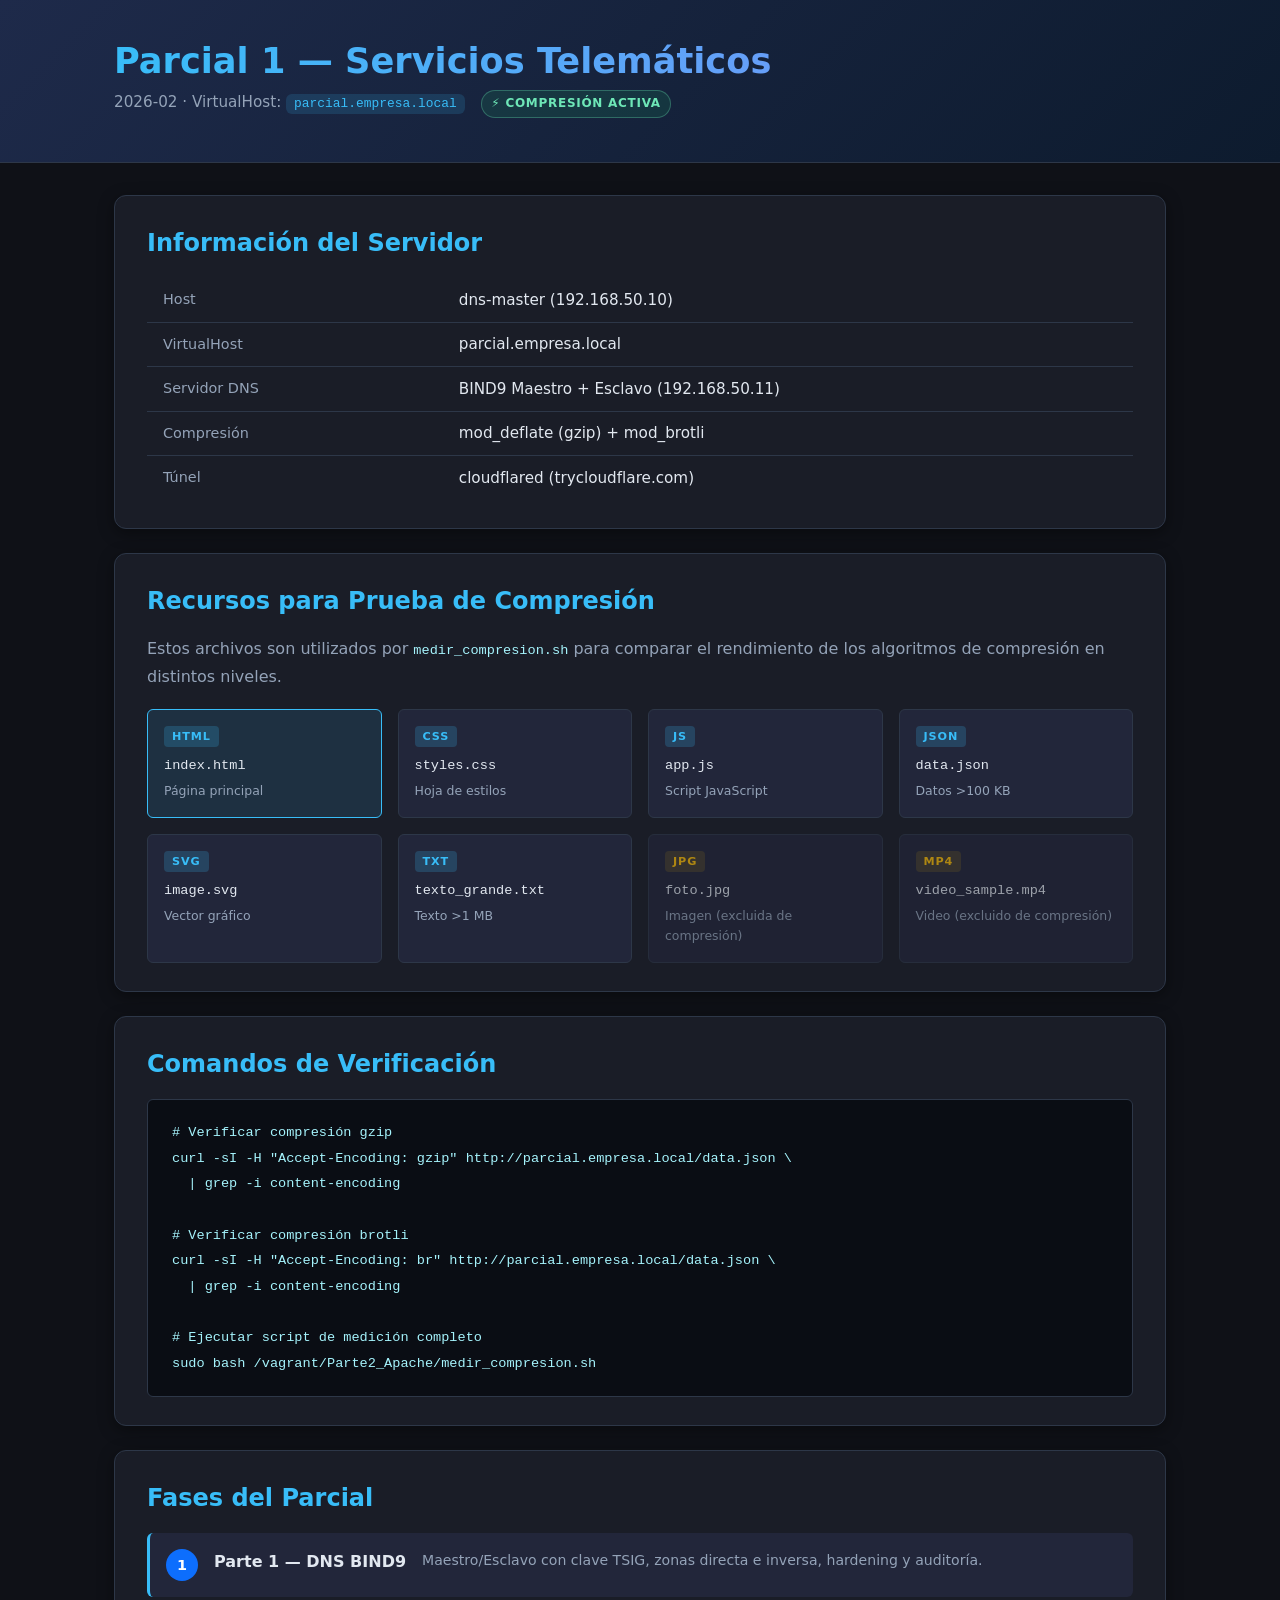
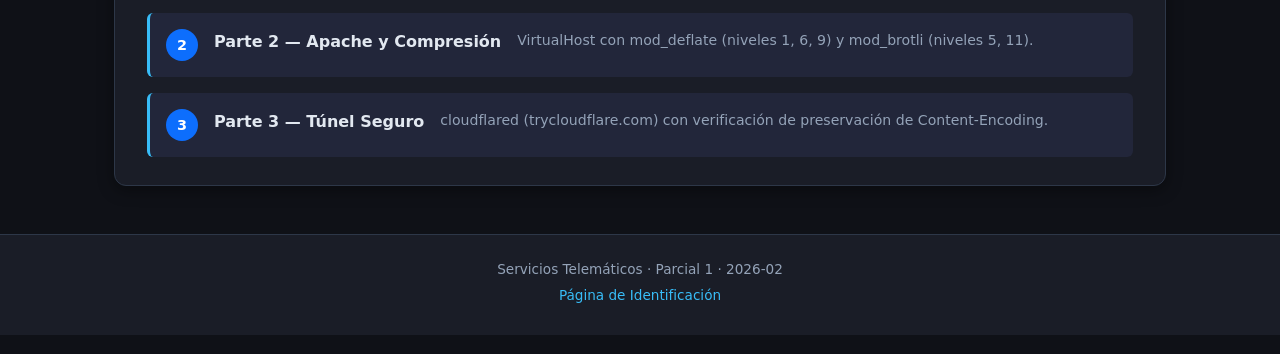
==== mipracticas/Parcial1/Parte2_Apache/recursos/index.html @ d2522052 "feat(apache): configurar VirtualHost parcial.empresa.local con mod_deflate y mod_brotli - VirtualHos" ====
<!DOCTYPE html>
<html lang="es">
<head>
    <meta charset="UTF-8">
    <meta name="viewport" content="width=device-width, initial-scale=1.0">
    <meta name="description" content="Parcial 1 de Servicios Telemáticos 2026-02 — VirtualHost Apache2 con compresión gzip y brotli">
    <title>Parcial 1 — Servicios Telemáticos 2026</title>
    <link rel="stylesheet" href="styles.css">
</head>
<body>

    <header class="site-header">
        <div class="container">
            <h1>Parcial 1 — Servicios Telemáticos</h1>
            <p class="subtitle">2026-02 · VirtualHost: <code>parcial.empresa.local</code></p>
        </div>
    </header>

    <main class="container">

        <section class="card" id="info-servidor">
            <h2>Información del Servidor</h2>
            <table>
                <tr><th>Host</th><td>dns-master (192.168.50.10)</td></tr>
                <tr><th>VirtualHost</th><td>parcial.empresa.local</td></tr>
                <tr><th>Servidor DNS</th><td>BIND9 Maestro + Esclavo (192.168.50.11)</td></tr>
                <tr><th>Compresión</th><td>mod_deflate (gzip) + mod_brotli</td></tr>
                <tr><th>Túnel</th><td>cloudflared (trycloudflare.com)</td></tr>
            </table>
        </section>

        <section class="card" id="recursos-prueba">
            <h2>Recursos para Prueba de Compresión</h2>
            <p>Estos archivos son utilizados por <code>medir_compresion.sh</code> para comparar
               el rendimiento de los algoritmos de compresión en distintos niveles.</p>
            <div class="recursos-grid">
                <a href="index.html" class="recurso-item">
                    <span class="tipo">HTML</span>
                    <span class="nombre">index.html</span>
                    <span class="desc">Página principal</span>
                </a>
                <a href="styles.css" class="recurso-item">
                    <span class="tipo">CSS</span>
                    <span class="nombre">styles.css</span>
                    <span class="desc">Hoja de estilos</span>
                </a>
                <a href="app.js" class="recurso-item">
                    <span class="tipo">JS</span>
                    <span class="nombre">app.js</span>
                    <span class="desc">Script JavaScript</span>
                </a>
                <a href="data.json" class="recurso-item">
                    <span class="tipo">JSON</span>
                    <span class="nombre">data.json</span>
                    <span class="desc">Datos &gt;100 KB</span>
                </a>
                <a href="image.svg" class="recurso-item">
                    <span class="tipo">SVG</span>
                    <span class="nombre">image.svg</span>
                    <span class="desc">Vector gráfico</span>
                </a>
                <a href="texto_grande.txt" class="recurso-item">
                    <span class="tipo">TXT</span>
                    <span class="nombre">texto_grande.txt</span>
                    <span class="desc">Texto &gt;1 MB</span>
                </a>
                <a href="foto.jpg" class="recurso-item binary">
                    <span class="tipo">JPG</span>
                    <span class="nombre">foto.jpg</span>
                    <span class="desc">Imagen (excluida de compresión)</span>
                </a>
                <a href="video_sample.mp4" class="recurso-item binary">
                    <span class="tipo">MP4</span>
                    <span class="nombre">video_sample.mp4</span>
                    <span class="desc">Video (excluido de compresión)</span>
                </a>
            </div>
        </section>

        <section class="card" id="comandos-verificacion">
            <h2>Comandos de Verificación</h2>
            <pre><code># Verificar compresión gzip
curl -sI -H "Accept-Encoding: gzip" http://parcial.empresa.local/data.json \
  | grep -i content-encoding

# Verificar compresión brotli
curl -sI -H "Accept-Encoding: br" http://parcial.empresa.local/data.json \
  | grep -i content-encoding

# Ejecutar script de medición completo
sudo bash /vagrant/Parte2_Apache/medir_compresion.sh</code></pre>
        </section>

        <section class="card" id="fases-parcial">
            <h2>Fases del Parcial</h2>
            <ol class="fases-list">
                <li>
                    <strong>Parte 1 — DNS BIND9</strong>
                    <p>Maestro/Esclavo con clave TSIG, zonas directa e inversa, hardening y auditoría.</p>
                </li>
                <li>
                    <strong>Parte 2 — Apache y Compresión</strong>
                    <p>VirtualHost con mod_deflate (niveles 1, 6, 9) y mod_brotli (niveles 5, 11).</p>
                </li>
                <li>
                    <strong>Parte 3 — Túnel Seguro</strong>
                    <p>cloudflared (trycloudflare.com) con verificación de preservación de Content-Encoding.</p>
                </li>
            </ol>
        </section>

    </main>

    <footer class="site-footer">
        <div class="container">
            <p>Servicios Telemáticos · Parcial 1 · 2026-02</p>
            <p><a href="pagina_personalizada.html">Página de Identificación</a></p>
        </div>
    </footer>

    <script src="app.js"></script>
</body>
</html>
---- mipracticas/Parcial1/Parte2_Apache/recursos/styles.css ----
/* ══════════════════════════════════════════════════════════════════════════
   styles.css — Hoja de estilos Parcial 1 · Servicios Telemáticos 2026-02
   Recurso de prueba para medición de compresión HTTP
   ══════════════════════════════════════════════════════════════════════════ */

/* ── Variables CSS ─────────────────────────────────────────────────────── */
:root {
    --color-primary:     #0d6efd;
    --color-secondary:   #6c757d;
    --color-success:     #198754;
    --color-warning:     #ffc107;
    --color-danger:      #dc3545;
    --color-bg:          #0f1117;
    --color-bg-card:     #1a1d27;
    --color-bg-card2:    #22263a;
    --color-text:        #e2e8f0;
    --color-text-muted:  #94a3b8;
    --color-border:      #2d3748;
    --color-accent:      #38bdf8;
    --color-accent2:     #818cf8;
    --font-sans: 'Inter', 'Segoe UI', system-ui, -apple-system, sans-serif;
    --font-mono: 'JetBrains Mono', 'Fira Code', 'Courier New', monospace;
    --radius-sm: 6px;
    --radius-md: 12px;
    --radius-lg: 20px;
    --shadow-sm: 0 1px 3px rgba(0,0,0,0.3);
    --shadow-md: 0 4px 16px rgba(0,0,0,0.4);
    --shadow-lg: 0 8px 32px rgba(0,0,0,0.5);
    --transition: 0.2s ease;
}

/* ── Reset y Base ───────────────────────────────────────────────────────── */
*, *::before, *::after { box-sizing: border-box; margin: 0; padding: 0; }

html { scroll-behavior: smooth; }

body {
    font-family: var(--font-sans);
    font-size: 16px;
    line-height: 1.6;
    background-color: var(--color-bg);
    color: var(--color-text);
    min-height: 100vh;
}

/* ── Tipografía ─────────────────────────────────────────────────────────── */
h1 { font-size: 2.2rem; font-weight: 800; line-height: 1.2; }
h2 { font-size: 1.5rem; font-weight: 700; margin-bottom: 1rem; color: var(--color-accent); }
h3 { font-size: 1.2rem; font-weight: 600; margin-bottom: 0.75rem; }
p  { margin-bottom: 0.75rem; color: var(--color-text-muted); }
a  { color: var(--color-accent); text-decoration: none; transition: color var(--transition); }
a:hover { color: var(--color-accent2); }

/* ── Layout ─────────────────────────────────────────────────────────────── */
.container {
    max-width: 1100px;
    margin: 0 auto;
    padding: 0 1.5rem;
}

/* ── Header ─────────────────────────────────────────────────────────────── */
.site-header {
    background: linear-gradient(135deg, #1e2a4a 0%, #0d1b2e 100%);
    border-bottom: 1px solid var(--color-border);
    padding: 2.5rem 0 2rem;
    position: sticky;
    top: 0;
    z-index: 100;
    backdrop-filter: blur(10px);
}

.site-header h1 {
    background: linear-gradient(90deg, var(--color-accent), var(--color-accent2));
    -webkit-background-clip: text;
    -webkit-text-fill-color: transparent;
    background-clip: text;
}

.site-header .subtitle {
    color: var(--color-text-muted);
    margin-top: 0.5rem;
    font-size: 0.95rem;
}

.site-header code {
    background: rgba(56, 189, 248, 0.15);
    color: var(--color-accent);
    padding: 0.15rem 0.5rem;
    border-radius: var(--radius-sm);
    font-family: var(--font-mono);
    font-size: 0.85em;
}

/* ── Main ───────────────────────────────────────────────────────────────── */
main.container {
    padding-top: 2rem;
    padding-bottom: 3rem;
    display: flex;
    flex-direction: column;
    gap: 1.5rem;
}

/* ── Cards ──────────────────────────────────────────────────────────────── */
.card {
    background: var(--color-bg-card);
    border: 1px solid var(--color-border);
    border-radius: var(--radius-md);
    padding: 1.75rem 2rem;
    box-shadow: var(--shadow-md);
    transition: transform var(--transition), box-shadow var(--transition);
}

.card:hover {
    transform: translateY(-2px);
    box-shadow: var(--shadow-lg);
}

/* ── Tabla de info ──────────────────────────────────────────────────────── */
table {
    width: 100%;
    border-collapse: collapse;
    margin-top: 0.5rem;
}

th, td {
    padding: 0.6rem 1rem;
    text-align: left;
    border-bottom: 1px solid var(--color-border);
}

th {
    color: var(--color-text-muted);
    font-weight: 500;
    font-size: 0.9rem;
    width: 30%;
}

td { color: var(--color-text); font-size: 0.95rem; }
tr:last-child th, tr:last-child td { border-bottom: none; }
tr:hover { background: rgba(255,255,255,0.03); }

/* ── Grilla de recursos ─────────────────────────────────────────────────── */
.recursos-grid {
    display: grid;
    grid-template-columns: repeat(auto-fill, minmax(200px, 1fr));
    gap: 1rem;
    margin-top: 1.25rem;
}

.recurso-item {
    display: flex;
    flex-direction: column;
    align-items: flex-start;
    background: var(--color-bg-card2);
    border: 1px solid var(--color-border);
    border-radius: var(--radius-sm);
    padding: 1rem;
    color: inherit;
    transition: background var(--transition), border-color var(--transition);
}

.recurso-item:hover {
    background: rgba(56, 189, 248, 0.08);
    border-color: var(--color-accent);
}

.recurso-item.binary { opacity: 0.65; }
.recurso-item.binary:hover { border-color: var(--color-warning); opacity: 1; }

.recurso-item .tipo {
    font-size: 0.7rem;
    font-weight: 700;
    letter-spacing: 0.08em;
    text-transform: uppercase;
    background: rgba(56, 189, 248, 0.2);
    color: var(--color-accent);
    padding: 0.1rem 0.5rem;
    border-radius: 4px;
    margin-bottom: 0.5rem;
}

.recurso-item.binary .tipo {
    background: rgba(255, 193, 7, 0.15);
    color: var(--color-warning);
}

.recurso-item .nombre {
    font-family: var(--font-mono);
    font-size: 0.85rem;
    color: var(--color-text);
    margin-bottom: 0.25rem;
}

.recurso-item .desc {
    font-size: 0.78rem;
    color: var(--color-text-muted);
}

/* ── Bloques de código ──────────────────────────────────────────────────── */
pre {
    background: #0a0d14;
    border: 1px solid var(--color-border);
    border-radius: var(--radius-sm);
    padding: 1.25rem 1.5rem;
    overflow-x: auto;
    margin-top: 0.75rem;
}

code {
    font-family: var(--font-mono);
    font-size: 0.85rem;
    color: #a5f3fc;
    line-height: 1.8;
}

/* ── Lista de fases ─────────────────────────────────────────────────────── */
.fases-list {
    list-style: none;
    padding: 0;
    counter-reset: fase;
    display: flex;
    flex-direction: column;
    gap: 1rem;
    margin-top: 0.75rem;
}

.fases-list li {
    counter-increment: fase;
    display: flex;
    align-items: flex-start;
    gap: 1rem;
    padding: 1rem;
    background: var(--color-bg-card2);
    border-radius: var(--radius-sm);
    border-left: 3px solid var(--color-accent);
}

.fases-list li::before {
    content: counter(fase);
    display: flex;
    align-items: center;
    justify-content: center;
    width: 2rem;
    height: 2rem;
    min-width: 2rem;
    background: var(--color-primary);
    color: white;
    border-radius: 50%;
    font-weight: 700;
    font-size: 0.9rem;
}

.fases-list strong { color: var(--color-text); display: block; margin-bottom: 0.25rem; }
.fases-list p { margin: 0; font-size: 0.88rem; }

/* ── Footer ─────────────────────────────────────────────────────────────── */
.site-footer {
    background: var(--color-bg-card);
    border-top: 1px solid var(--color-border);
    padding: 1.5rem 0;
    text-align: center;
}

.site-footer p {
    font-size: 0.85rem;
    margin-bottom: 0.25rem;
}

/* ── Utilidades ─────────────────────────────────────────────────────────── */
.text-muted  { color: var(--color-text-muted); }
.text-accent { color: var(--color-accent); }
.mt-1 { margin-top: 0.5rem; }
.mt-2 { margin-top: 1rem;   }
.mt-3 { margin-top: 1.5rem; }

/* ── Responsive ─────────────────────────────────────────────────────────── */
@media (max-width: 768px) {
    h1 { font-size: 1.6rem; }
    .recursos-grid { grid-template-columns: repeat(auto-fill, minmax(160px, 1fr)); }
    .card { padding: 1.25rem; }
}
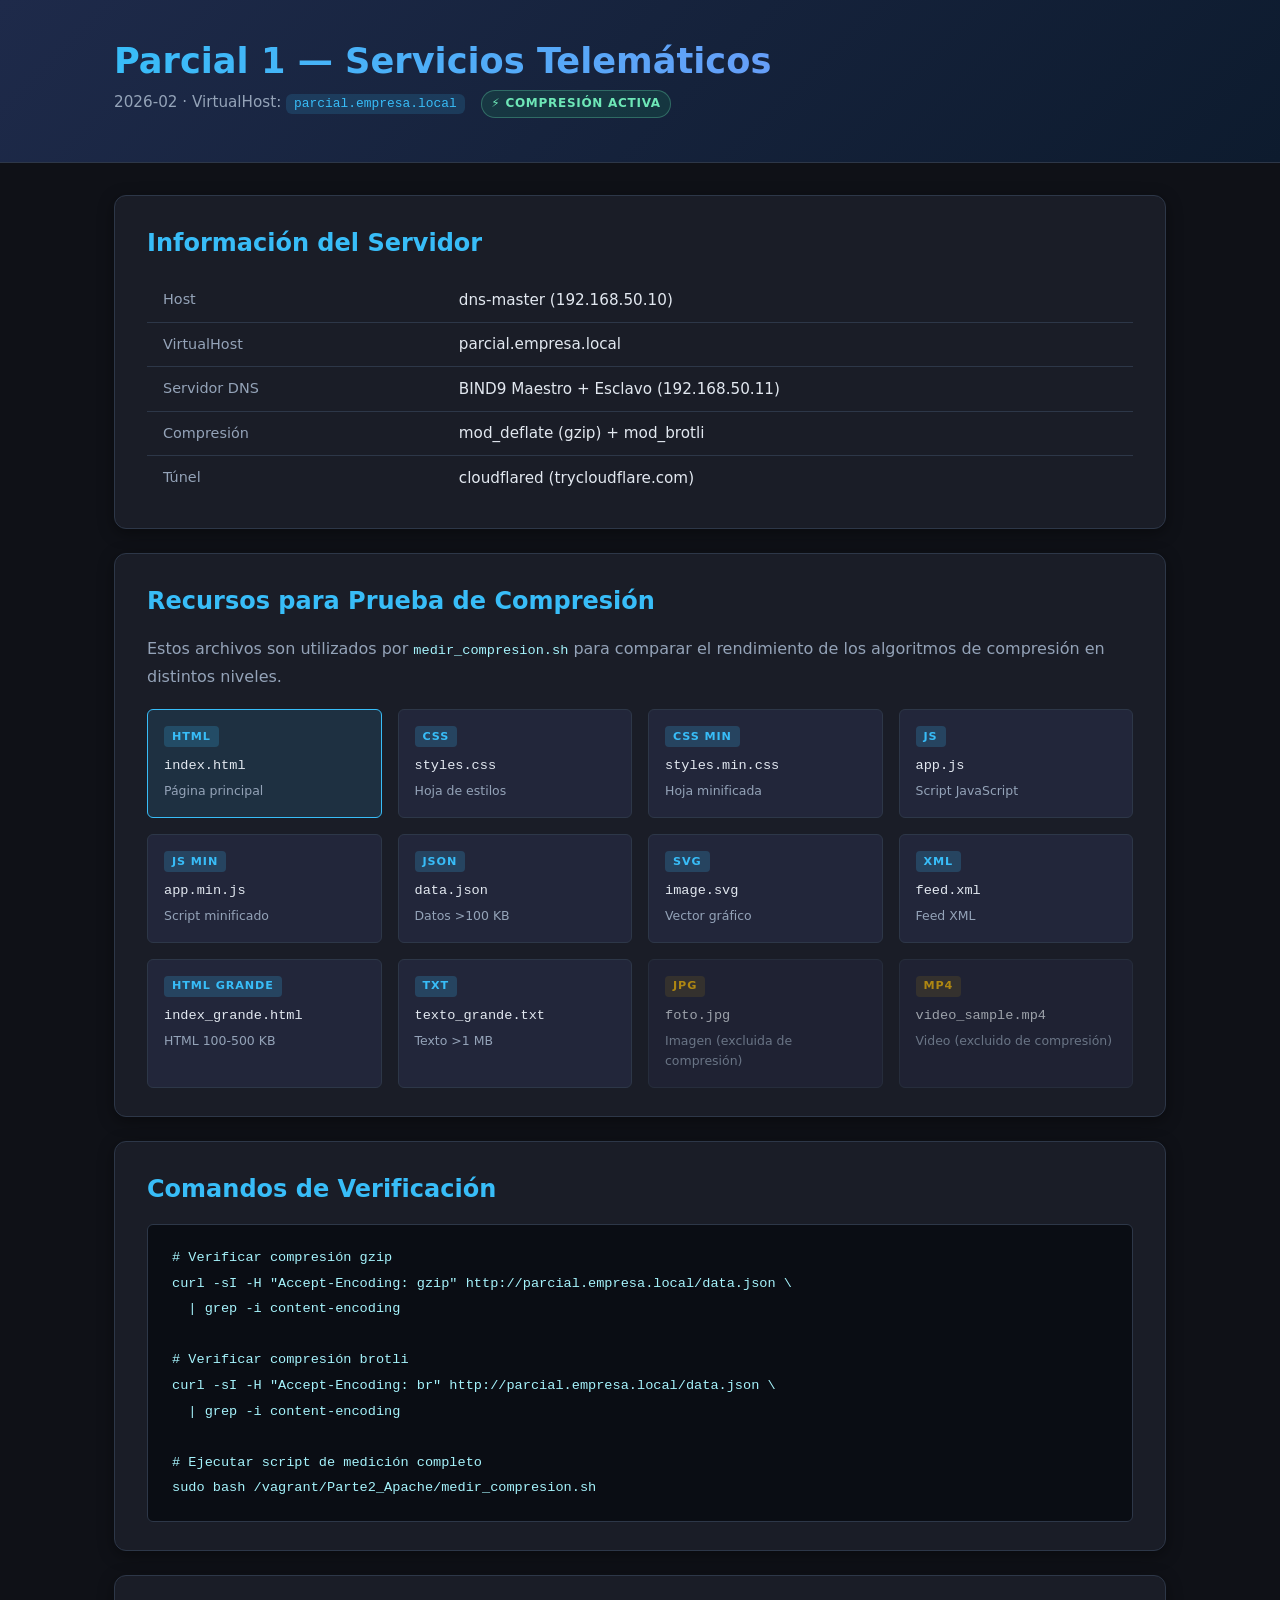
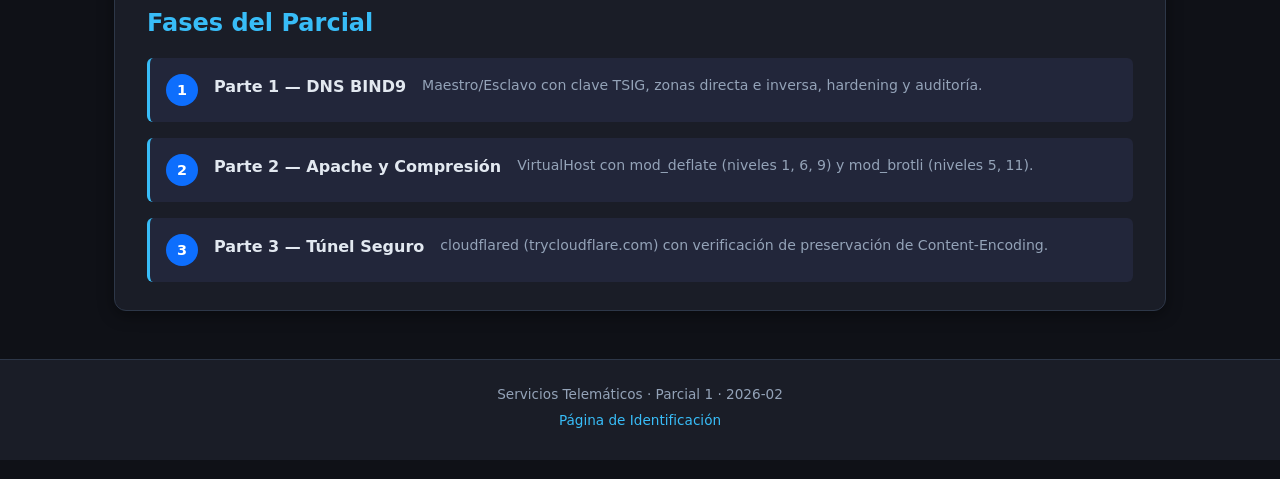
==== commit 1e5dd3bd: "feat(apache): expand compression corpus and measurement metrics" ====
--- a/mipracticas/Parcial1/Parte2_Apache/recursos/index.html
+++ b/mipracticas/Parcial1/Parte2_Apache/recursos/index.html
@@ -44,10 +44,20 @@
                     <span class="nombre">styles.css</span>
                     <span class="desc">Hoja de estilos</span>
                 </a>
+                <a href="styles.min.css" class="recurso-item">
+                    <span class="tipo">CSS MIN</span>
+                    <span class="nombre">styles.min.css</span>
+                    <span class="desc">Hoja minificada</span>
+                </a>
                 <a href="app.js" class="recurso-item">
                     <span class="tipo">JS</span>
                     <span class="nombre">app.js</span>
                     <span class="desc">Script JavaScript</span>
+                </a>
+                <a href="app.min.js" class="recurso-item">
+                    <span class="tipo">JS MIN</span>
+                    <span class="nombre">app.min.js</span>
+                    <span class="desc">Script minificado</span>
                 </a>
                 <a href="data.json" class="recurso-item">
                     <span class="tipo">JSON</span>
@@ -58,6 +68,16 @@
                     <span class="tipo">SVG</span>
                     <span class="nombre">image.svg</span>
                     <span class="desc">Vector gráfico</span>
+                </a>
+                <a href="feed.xml" class="recurso-item">
+                    <span class="tipo">XML</span>
+                    <span class="nombre">feed.xml</span>
+                    <span class="desc">Feed XML</span>
+                </a>
+                <a href="index_grande.html" class="recurso-item">
+                    <span class="tipo">HTML GRANDE</span>
+                    <span class="nombre">index_grande.html</span>
+                    <span class="desc">HTML 100-500 KB</span>
                 </a>
                 <a href="texto_grande.txt" class="recurso-item">
                     <span class="tipo">TXT</span>
